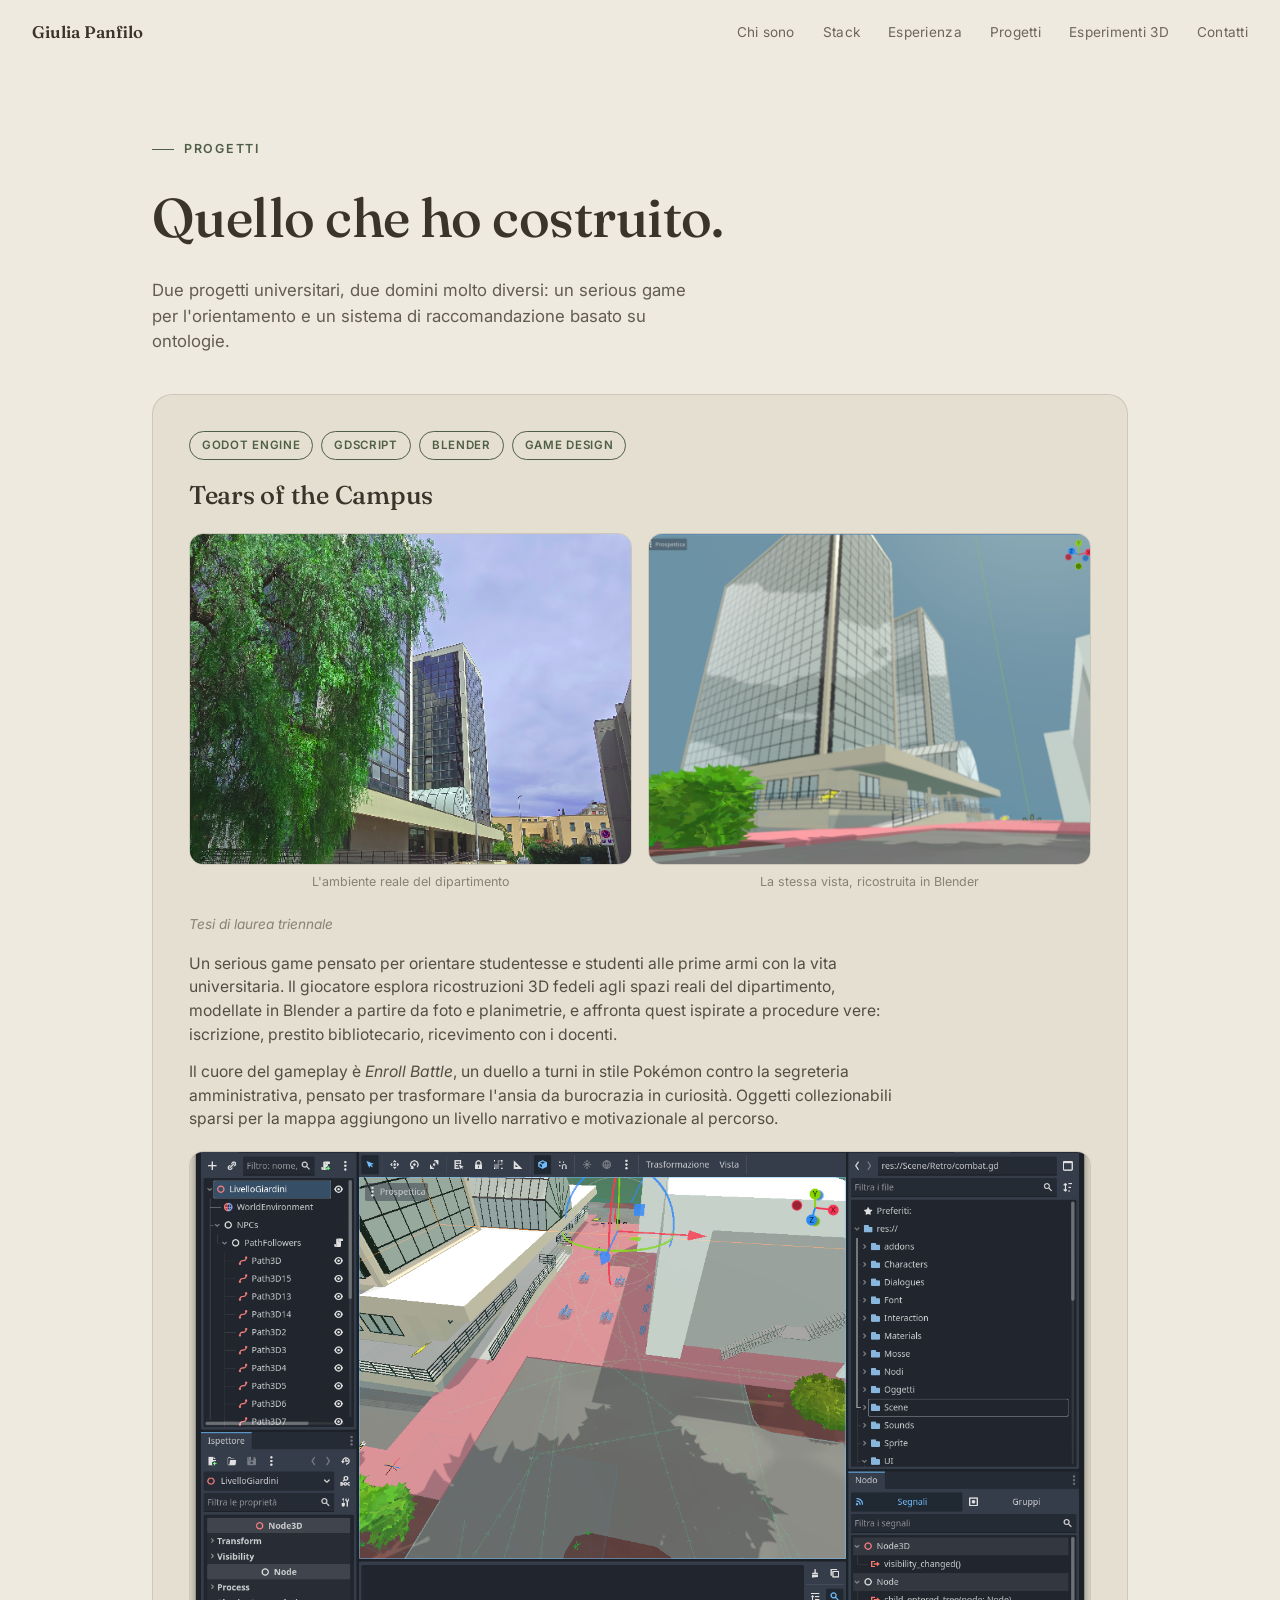
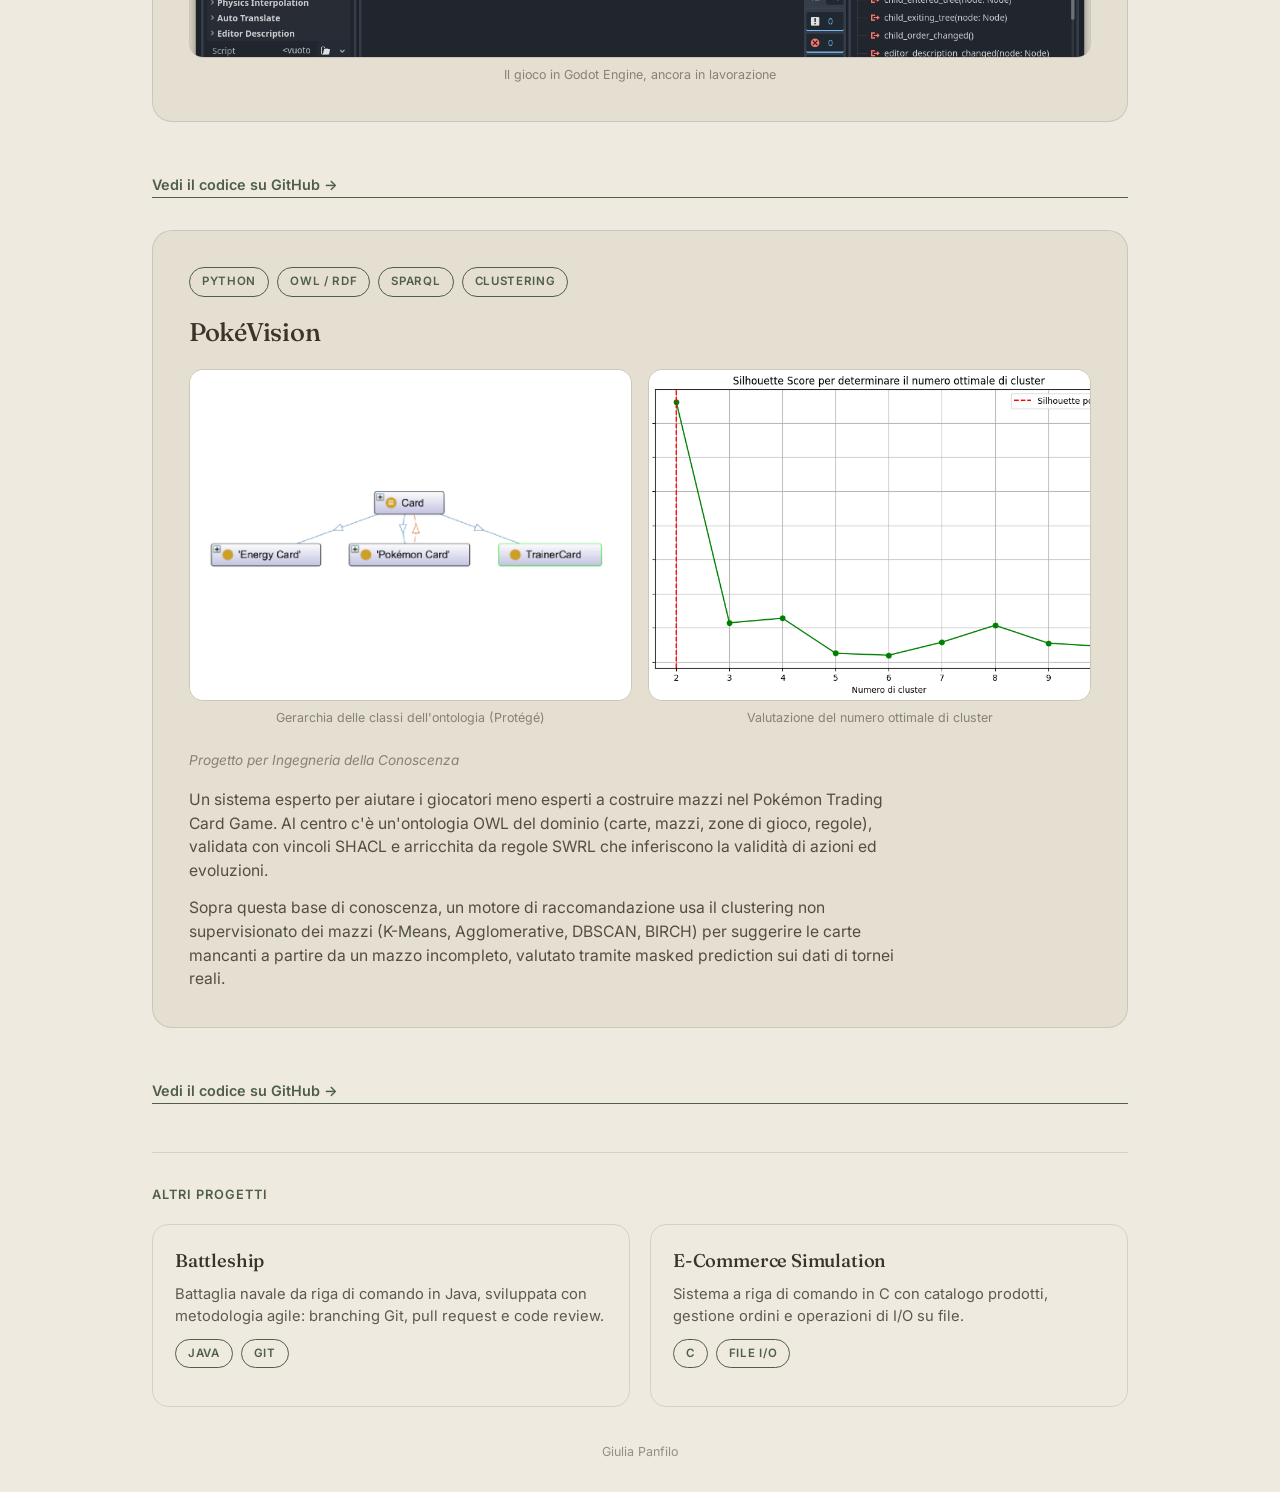
==== progetti.html @ 2abffe7a "Aggiunte sezioni progetti e modificate cards 3d" ====
<!DOCTYPE html>
<html lang="it">
<head>
<meta charset="UTF-8">
<meta name="viewport" content="width=device-width, initial-scale=1.0">
<title>Progetti · Giulia Panfilo</title>
<link rel="preconnect" href="https://fonts.googleapis.com">
<link rel="preconnect" href="https://fonts.gstatic.com" crossorigin>
<link href="https://fonts.googleapis.com/css2?family=Fraunces:ital,opsz,wght@0,9..144,300;0,9..144,500;0,9..144,600;1,9..144,500&family=Inter:wght@400;500;600&display=swap" rel="stylesheet">
<link rel="stylesheet" href="css/style.css">
</head>
<body>

<nav id="nav">
  <div class="nav-mark"><a href="index.html" style="text-decoration:none; color:inherit;">Giulia Panfilo</a></div>
  <ul class="nav-links">
    <li><a href="index.html#chi-sono">Chi sono</a></li>
    <li><a href="index.html#stack">Stack</a></li>
    <li><a href="index.html#esperienza">Esperienza</a></li>
    <li><a href="progetti.html">Progetti</a></li>
    <li><a href="index.html#lab">Esperimenti 3D</a></li>
    <li><a href="index.html#contatti">Contatti</a></li>
  </ul>
</nav>

<header class="wrap" style="padding-top:140px; padding-bottom:40px;">
  <div class="eyebrow">Progetti</div>
  <h1 style="font-size:clamp(2rem,5vw,3.4rem); max-width:760px;">Quello che ho costruito.</h1>
  <p class="hero-sub" style="margin-top:20px;">Due progetti universitari, due domini molto diversi: un serious game per l'orientamento e un sistema di raccomandazione basato su ontologie.</p>
</header>

<section class="wrap" style="padding-top:0;">
  <div class="projects-grid">

    <article class="project-card reveal">
      <div class="project-tags">
        <span class="tag-pill">Godot Engine</span>
        <span class="tag-pill">GDScript</span>
        <span class="tag-pill">Blender</span>
        <span class="tag-pill">Game Design</span>
      </div>
      <h2>Tears of the Campus</h2>
      <div class="project-compare">
        <figure>
          <img src="images/diboutside2.png" alt="Foto reale dell'esterno del dipartimento" loading="lazy">
          <figcaption>L'ambiente reale del dipartimento</figcaption>
        </figure>
        <figure>
          <img src="images/diboutsideblender.png" alt="Ricostruzione 3D della segreteria in Blender" loading="lazy">
          <figcaption>La stessa vista, ricostruita in Blender</figcaption>
        </figure>
      </div>
      <p class="project-role">Tesi di laurea triennale</p>
      <p>Un serious game pensato per orientare studentesse e studenti alle prime armi con la vita universitaria. Il giocatore esplora ricostruzioni 3D fedeli agli spazi reali del dipartimento, modellate in Blender a partire da foto e planimetrie, e affronta quest ispirate a procedure vere: iscrizione, prestito bibliotecario, ricevimento con i docenti.</p>
      <p>Il cuore del gameplay è <em>Enroll Battle</em>, un duello a turni in stile Pokémon contro la segreteria amministrativa, pensato per trasformare l'ansia da burocrazia in curiosità. Oggetti collezionabili sparsi per la mappa aggiungono un livello narrativo e motivazionale al percorso.</p>
      <figure class="project-single-media">
        <img src="images/godot.png" alt="Schermata di gioco in Godot Engine, versione in sviluppo" loading="lazy">
        <figcaption>Il gioco in Godot Engine, ancora in lavorazione</figcaption>
      </figure>
    </article>
     <a href="https://github.com/Giuliapanfilo/TearsOfTheCampus" target="_blank" rel="noopener" class="repo-link">Vedi il codice su GitHub →</a>

    <article class="project-card reveal">
      <div class="project-tags">
        <span class="tag-pill">Python</span>
        <span class="tag-pill">OWL / RDF</span>
        <span class="tag-pill">SPARQL</span>
        <span class="tag-pill">Clustering</span>
      </div>
      <h2>PokéVision</h2>
      <div class="project-compare">
        <figure>
          <img src="images/Card.png" alt="Grafo delle classi dell'ontologia OWL, con specializzazione di Card in EnergyCard, PokemonCard e TrainerCard" loading="lazy">
          <figcaption>Gerarchia delle classi dell'ontologia (Protégé)</figcaption>
        </figure>
        <figure>
          <img src="images/KEYWORDS_QUANTITY_silhouette.png" alt="Grafico elbow e silhouette score per la determinazione del numero ottimale di cluster" loading="lazy">
          <figcaption>Valutazione del numero ottimale di cluster</figcaption>
        </figure>
      </div>
      <p class="project-role">Progetto per Ingegneria della Conoscenza</p>
      <p>Un sistema esperto per aiutare i giocatori meno esperti a costruire mazzi nel Pokémon Trading Card Game. Al centro c'è un'ontologia OWL del dominio (carte, mazzi, zone di gioco, regole), validata con vincoli SHACL e arricchita da regole SWRL che inferiscono la validità di azioni ed evoluzioni.</p>
      <p>Sopra questa base di conoscenza, un motore di raccomandazione usa il clustering non supervisionato dei mazzi (K-Means, Agglomerative, DBSCAN, BIRCH) per suggerire le carte mancanti a partire da un mazzo incompleto, valutato tramite masked prediction sui dati di tornei reali.</p>
    </article>
    <a href="https://github.com/Giuliapanfilo/pokemonDeckBuilder" target="_blank" rel="noopener" class="repo-link">Vedi il codice su GitHub →</a>

  </div>
  <div class="secondary-projects reveal">
  <div class="skill-group-label">Altri progetti</div>
  <div class="secondary-projects-list">
    <div class="secondary-project">
      <h3>Battleship</h3>
      <p>Battaglia navale da riga di comando in Java, sviluppata con metodologia agile: branching Git, pull request e code review.</p>
      <div class="project-tags">
        <span class="tag-pill">Java</span>
        <span class="tag-pill">Git</span>
      </div>
    </div>
    <div class="secondary-project">
      <h3>E-Commerce Simulation</h3>
      <p>Sistema a riga di comando in C con catalogo prodotti, gestione ordini e operazioni di I/O su file.</p>
      <div class="project-tags">
        <span class="tag-pill">C</span>
        <span class="tag-pill">File I/O</span>
      </div>
    </div>
  </div>
</div>
</section>

<footer>Giulia Panfilo</footer>

<script src="js/ui.js"></script>

</body>
</html>
---- css/style.css ----
:root {
  --cream: #EFEAE0;
  --cream-deep: #E5DFD1;
  --sage-dark: #4F5F47;
  --sage-light: #8FA07E;
  --ink: #3A342B;
  --honey: #C9A66B;
  --line: rgba(58, 52, 43, 0.14);
  --serif: 'Fraunces', serif;
  --sans: 'Inter', sans-serif;
}

* { margin: 0; padding: 0; box-sizing: border-box; }

html { scroll-behavior: smooth; }

body {
  background: var(--cream);
  color: var(--ink);
  font-family: var(--sans);
  line-height: 1.5;
  overflow-x: hidden;
}

::selection { background: var(--sage-light); color: var(--cream); }

a { color: inherit; }

.wrap {
  max-width: 1040px;
  margin: 0 auto;
  padding: 0 32px;
}

section { position: relative; padding: 84px 0; }

h1, h2, h3 { font-family: var(--serif); font-weight: 500; letter-spacing: -0.01em; }

.eyebrow {
  font-size: 0.78rem;
  letter-spacing: 0.14em;
  text-transform: uppercase;
  color: var(--sage-dark);
  font-weight: 600;
  margin-bottom: 18px;
  display: flex;
  align-items: center;
  gap: 10px;
}
.eyebrow::before {
  content: '';
  width: 22px;
  height: 1px;
  background: var(--sage-dark);
  display: inline-block;
}

/* ---------- NAV ---------- */
nav {
  position: fixed;
  top: 0; left: 0; right: 0;
  z-index: 100;
  padding: 20px 32px;
  display: flex;
  justify-content: space-between;
  align-items: center;
  transition: background 0.4s ease, box-shadow 0.4s ease;
}
nav.scrolled {
  background: rgba(239, 234, 224, 0.86);
  backdrop-filter: blur(10px);
  box-shadow: 0 1px 0 var(--line);
}
.nav-mark { font-family: var(--serif); font-size: 1.05rem; font-weight: 600; }
.nav-links { display: flex; gap: 28px; list-style: none; font-size: 0.85rem; letter-spacing: 0.02em; }
.nav-links a { text-decoration: none; opacity: 0.72; transition: opacity 0.2s; }
.nav-links a:hover { opacity: 1; }
@media (max-width: 720px) { .nav-links { display: none; } }

/* ---------- HERO ---------- */
.hero { min-height: 92vh; display: flex; flex-direction: column; justify-content: center; padding-top: 80px; position: relative; }
.hero-tag { font-size: 0.85rem; letter-spacing: 0.1em; text-transform: uppercase; color: var(--sage-dark); font-weight: 600; margin-bottom: 24px; }
.hero h1 { font-size: clamp(2.4rem, 6.2vw, 4.6rem); line-height: 1.0; max-width: 900px; }
.hero h1 em { font-style: italic; color: var(--sage-dark); }
.hero-sub { margin-top: 26px; max-width: 540px; font-size: 1.05rem; color: rgba(58,52,43,0.78); }
.hero-meta { margin-top: 40px; display: flex; gap: 36px; flex-wrap: wrap; font-size: 0.85rem; }
.hero-meta span { display: block; color: rgba(58,52,43,0.5); font-size: 0.72rem; text-transform: uppercase; letter-spacing: 0.08em; margin-bottom: 4px; }

.hero-scene { position: absolute; right: 0; bottom: 0; width: min(42vw, 460px); height: 56vh; pointer-events: none; }
@media (max-width: 900px) { .hero-scene { display: none; } }

.scroll-cue { position: absolute; bottom: 32px; left: 32px; display: flex; align-items: center; gap: 10px; font-size: 0.72rem; letter-spacing: 0.08em; text-transform: uppercase; color: rgba(58,52,43,0.55); }
.scroll-cue::after { content: ''; width: 1px; height: 34px; background: linear-gradient(var(--sage-dark), transparent); }

/* ---------- CHI SONO ---------- */
.about-grid { display: grid; grid-template-columns: 0.85fr 1.15fr; gap: 56px; align-items: center; }
@media (max-width: 780px) { .about-grid { grid-template-columns: 1fr; gap: 40px; } }

.blob-portrait {
  aspect-ratio: 4/5;
  max-height: 440px;
  border-radius: 44% 56% 62% 38% / 48% 42% 58% 52%;
  background: linear-gradient(150deg, var(--sage-light), var(--sage-dark));
  display: flex; align-items: center; justify-content: center;
  position: relative; overflow: hidden;
}
.blob-portrait svg { width: 62%; opacity: 0.9; }

.about-text p { font-size: 1.02rem; margin-bottom: 16px; max-width: 560px; }
.about-text p.lede { font-family: var(--serif); font-size: 1.35rem; line-height: 1.35; color: var(--sage-dark); }

.about-facts { margin-top: 32px; display: grid; grid-template-columns: repeat(2, 1fr); gap: 20px 32px; border-top: 1px solid var(--line); padding-top: 26px; }
.about-facts dt { font-size: 0.72rem; text-transform: uppercase; letter-spacing: 0.08em; color: rgba(58,52,43,0.5); margin-bottom: 4px; }
.about-facts dd { font-size: 0.95rem; }
@media (max-width: 480px) { .about-facts { grid-template-columns: 1fr; } }

/* ---------- STACK / SKILLS ---------- */
.skills-intro { max-width: 560px; margin-bottom: 44px; }
.skills-intro p { color: rgba(58,52,43,0.75); margin-top: 14px; }

.skill-groups { display: flex; flex-direction: column; gap: 40px; }
.skill-group-label { font-size: 0.8rem; text-transform: uppercase; letter-spacing: 0.08em; color: var(--sage-dark); font-weight: 600; margin-bottom: 18px; }

.stem-field { display: flex; align-items: flex-end; gap: 28px; flex-wrap: wrap; padding-bottom: 4px; border-bottom: 1px solid var(--line); }

.stem { display: flex; flex-direction: column; align-items: center; gap: 10px; cursor: default; }
.stem svg { display: block; overflow: visible; }
.stem .stem-path {
  stroke: var(--sage-dark); stroke-width: 3; fill: none; stroke-linecap: round;
  stroke-dasharray: 200; stroke-dashoffset: 200;
  transition: stroke-dashoffset 1.4s cubic-bezier(.22,1,.36,1);
}
.stem.grown .stem-path { stroke-dashoffset: 0; }
.stem .leaf {
  fill: var(--sage-light); opacity: 0; transform: scale(0.4); transform-origin: center;
  transition: opacity 0.6s ease 0.8s, transform 0.6s cubic-bezier(.22,1,.36,1) 0.8s;
}
.stem.grown .leaf { opacity: 1; transform: scale(1); }
.stem-name { font-size: 0.82rem; font-weight: 500; }
.stem:hover .stem-path { stroke: var(--honey); }

/* ---------- ESPERIENZA ---------- */
.timeline { position: relative; padding-left: 40px; }
.timeline::before {
  content: ''; position: absolute; left: 6px; top: 6px; bottom: 6px; width: 2px;
  background: linear-gradient(var(--sage-dark), var(--line)); border-radius: 2px;
}
.job { position: relative; padding-bottom: 44px; }
.job:last-child { padding-bottom: 0; }
.job::before {
  content: ''; position: absolute; left: -40px; top: 6px; width: 14px; height: 14px;
  border-radius: 60% 40% 55% 45% / 45% 55% 40% 60%;
  background: var(--cream); border: 2px solid var(--sage-dark);
}
.job-period { font-size: 0.78rem; text-transform: uppercase; letter-spacing: 0.06em; color: var(--sage-dark); font-weight: 600; margin-bottom: 6px; }
.job-role { font-family: var(--serif); font-size: 1.35rem; margin-bottom: 2px; }
.job-org { font-size: 0.95rem; color: rgba(58,52,43,0.6); margin-bottom: 14px; }
.job ul { padding-left: 20px; }
.job li { margin-bottom: 7px; font-size: 0.96rem; color: rgba(58,52,43,0.85); }

/* ---------- ESPERIMENTI 3D ---------- */
.lab { background: var(--sage-dark); color: var(--cream); border-radius: 28px; padding: 60px 52px; }
.lab .eyebrow { color: var(--honey); }
.lab .eyebrow::before { background: var(--honey); }
.lab h2 { color: var(--cream); }
.lab-sub { max-width: 520px; margin-top: 16px; color: rgba(239,234,224,0.75); }

.lab-grid {
    margin-top: 40px;
    display: grid;
    grid-template-columns: repeat(auto-fit, minmax(240px, 1fr));
    gap: 28px;
}
.lab-card {
    background: rgba(239,234,224,0.06);
    border: 1px solid rgba(239,234,224,0.16);
    border-radius: 18px;
    padding: 20px;

    display: flex;
    flex-direction: column;
    gap: 16px;
}
.lab-card .model-slot{
    width: 100%;
    aspect-ratio: 1 / 1;
    overflow: hidden;
    border-radius: 14px;
    background: rgba(255,255,255,.04);
    display: block;
    position: relative;
}

.lab-card .model-slot canvas{
    width:100%;
    height:100%;
    display:block;
}
.lab-card h3 { font-family: var(--sans); font-weight: 600; font-size: 1rem; margin-top: 16px; }
.lab-card p { font-size: 0.85rem; color: rgba(239,234,224,0.65); margin-top: 4px; }

/* ---------- CONTATTI ---------- */
.contact { text-align: center; }
.contact h2 { font-size: clamp(1.9rem, 4.6vw, 3rem); max-width: 640px; margin: 0 auto; }

.contact-form { max-width: 480px; margin: 36px auto 0; display: flex; flex-direction: column; gap: 14px; text-align: left; }
.contact-form input, .contact-form textarea {
  font-family: var(--sans); font-size: 0.95rem; padding: 14px 16px;
  border: 1px solid var(--line); border-radius: 12px;
  background: var(--cream-deep); color: var(--ink); resize: vertical;
}
.contact-form input:focus, .contact-form textarea:focus { outline: 2px solid var(--sage-light); outline-offset: 1px; }
.contact-form button {
  font-family: var(--sans); font-weight: 600; font-size: 0.95rem; padding: 14px;
  border: none; border-radius: 999px; background: var(--sage-dark); color: var(--cream);
  cursor: pointer; transition: opacity 0.2s;
}
.contact-form button:hover { opacity: 0.85; }
#form-status { font-size: 0.85rem; min-height: 20px; text-align: center; color: var(--sage-dark); }

.contact-links { margin-top: 28px; display: flex; gap: 20px; justify-content: center; flex-wrap: wrap; }
.contact-links a { text-decoration: none; font-size: 0.95rem; padding: 12px 24px; border: 1px solid var(--sage-dark); border-radius: 999px; transition: background 0.2s ease, color 0.2s ease; }
.contact-links a:hover { background: var(--sage-dark); color: var(--cream); }

footer { text-align: center; padding: 36px 0 30px; font-size: 0.78rem; color: rgba(58,52,43,0.5); }

.reveal { opacity: 0; transform: translateY(24px); transition: opacity 0.8s ease, transform 0.8s cubic-bezier(.22,1,.36,1); }
.reveal.in { opacity: 1; transform: translateY(0); }

@media (prefers-reduced-motion: reduce) {
  * { transition: none !important; scroll-behavior: auto !important; }
}

/* ---------- PROGETTI ---------- */
.projects-grid {
  display: flex;
  flex-direction: column;
  gap: 32px;
  padding-bottom: 40px;
}
.project-card {
  border: 1px solid var(--line);
  border-radius: 20px;
  padding: 36px;
  background: var(--cream-deep);
}
.project-tags {
  display: flex;
  gap: 8px;
  flex-wrap: wrap;
  margin-bottom: 16px;
}
.tag-pill {
  font-size: 0.72rem;
  text-transform: uppercase;
  letter-spacing: 0.06em;
  font-weight: 600;
  color: var(--sage-dark);
  border: 1px solid var(--sage-dark);
  border-radius: 999px;
  padding: 5px 12px;
}
.project-card h2 { font-size: 1.6rem; margin-bottom: 6px; }
.project-role {
  font-size: 0.85rem;
  color: rgba(58,52,43,0.55);
  margin-bottom: 18px;
  font-style: italic;
}
.project-card p:not(.project-role) {
  font-size: 0.98rem;
  color: rgba(58,52,43,0.85);
  margin-bottom: 14px;
  max-width: 720px;
}
.project-card p:last-child { margin-bottom: 0; }



.projects-teaser {
  display: flex;
  justify-content: space-between;
  align-items: center;
  gap: 32px;
  flex-wrap: wrap;
  border-top: 1px solid var(--line);
  border-bottom: 1px solid var(--line);
  padding: 48px 0;
}
.projects-teaser p { margin-top: 12px; max-width: 480px; color: rgba(58,52,43,0.75); }
.teaser-cta {
  flex-shrink: 0;
  font-weight: 600;
  font-size: 0.98rem;
  padding: 14px 28px;
  border-radius: 999px;
  background: var(--sage-dark);
  color: var(--cream);
  text-decoration: none;
  transition: opacity 0.2s;
}
.teaser-cta:hover { opacity: 0.85; }
@media (max-width: 640px) { .projects-teaser { flex-direction: column; align-items: flex-start; } }

.project-compare {
  display: grid;
  grid-template-columns: 1fr 1fr;
  gap: 16px;
  margin: 18px 0 22px;
}
.project-compare figure,
.project-single-media {
  margin: 0;
}
.project-compare img,
.project-single-media img {
  width: 100%;
  display: block;
  border-radius: 14px;
  border: 1px solid var(--line);
  object-fit: cover;
  aspect-ratio: 4 / 3;
}
.project-single-media {
  margin-top: 20px;
}
.project-single-media img {
  aspect-ratio: 16 / 9;
}
figcaption {
  font-size: 0.78rem;
  color: rgba(58,52,43,0.55);
  margin-top: 8px;
  text-align: center;
}
@media (max-width: 560px) {
  .project-compare { grid-template-columns: 1fr; }
}

.repo-link {
  display: inline-block;
  margin-top: 20px;
  font-size: 0.9rem;
  font-weight: 600;
  color: var(--sage-dark);
  text-decoration: none;
  border-bottom: 1px solid var(--sage-dark);
  padding-bottom: 2px;
  transition: opacity 0.2s;
}
.repo-link:hover { opacity: 0.7; }

/* ---------- CERTIFICAZIONI ---------- */
.certifications { margin-top: 48px; padding-top: 32px; border-top: 1px solid var(--line); }
.cert-list { list-style: none; display: flex; flex-direction: column; gap: 10px; margin-top: 14px; }
.cert-list li { font-size: 0.95rem; color: rgba(58,52,43,0.85); }
.cert-list strong { color: var(--ink); }

/* ---------- ALTRI PROGETTI (pagina progetti) ---------- */
.secondary-projects { margin-top: 8px; padding-top: 32px; border-top: 1px solid var(--line); }
.secondary-projects-list {
  display: grid;
  grid-template-columns: repeat(auto-fit, minmax(240px, 1fr));
  gap: 20px;
  margin-top: 20px;
}
.secondary-project {
  border: 1px solid var(--line);
  border-radius: 16px;
  padding: 22px;
}
.secondary-project h3 { font-family: var(--serif); font-size: 1.15rem; margin-bottom: 8px; }
.secondary-project p { font-size: 0.92rem; color: rgba(58,52,43,0.8); margin-bottom: 12px; }
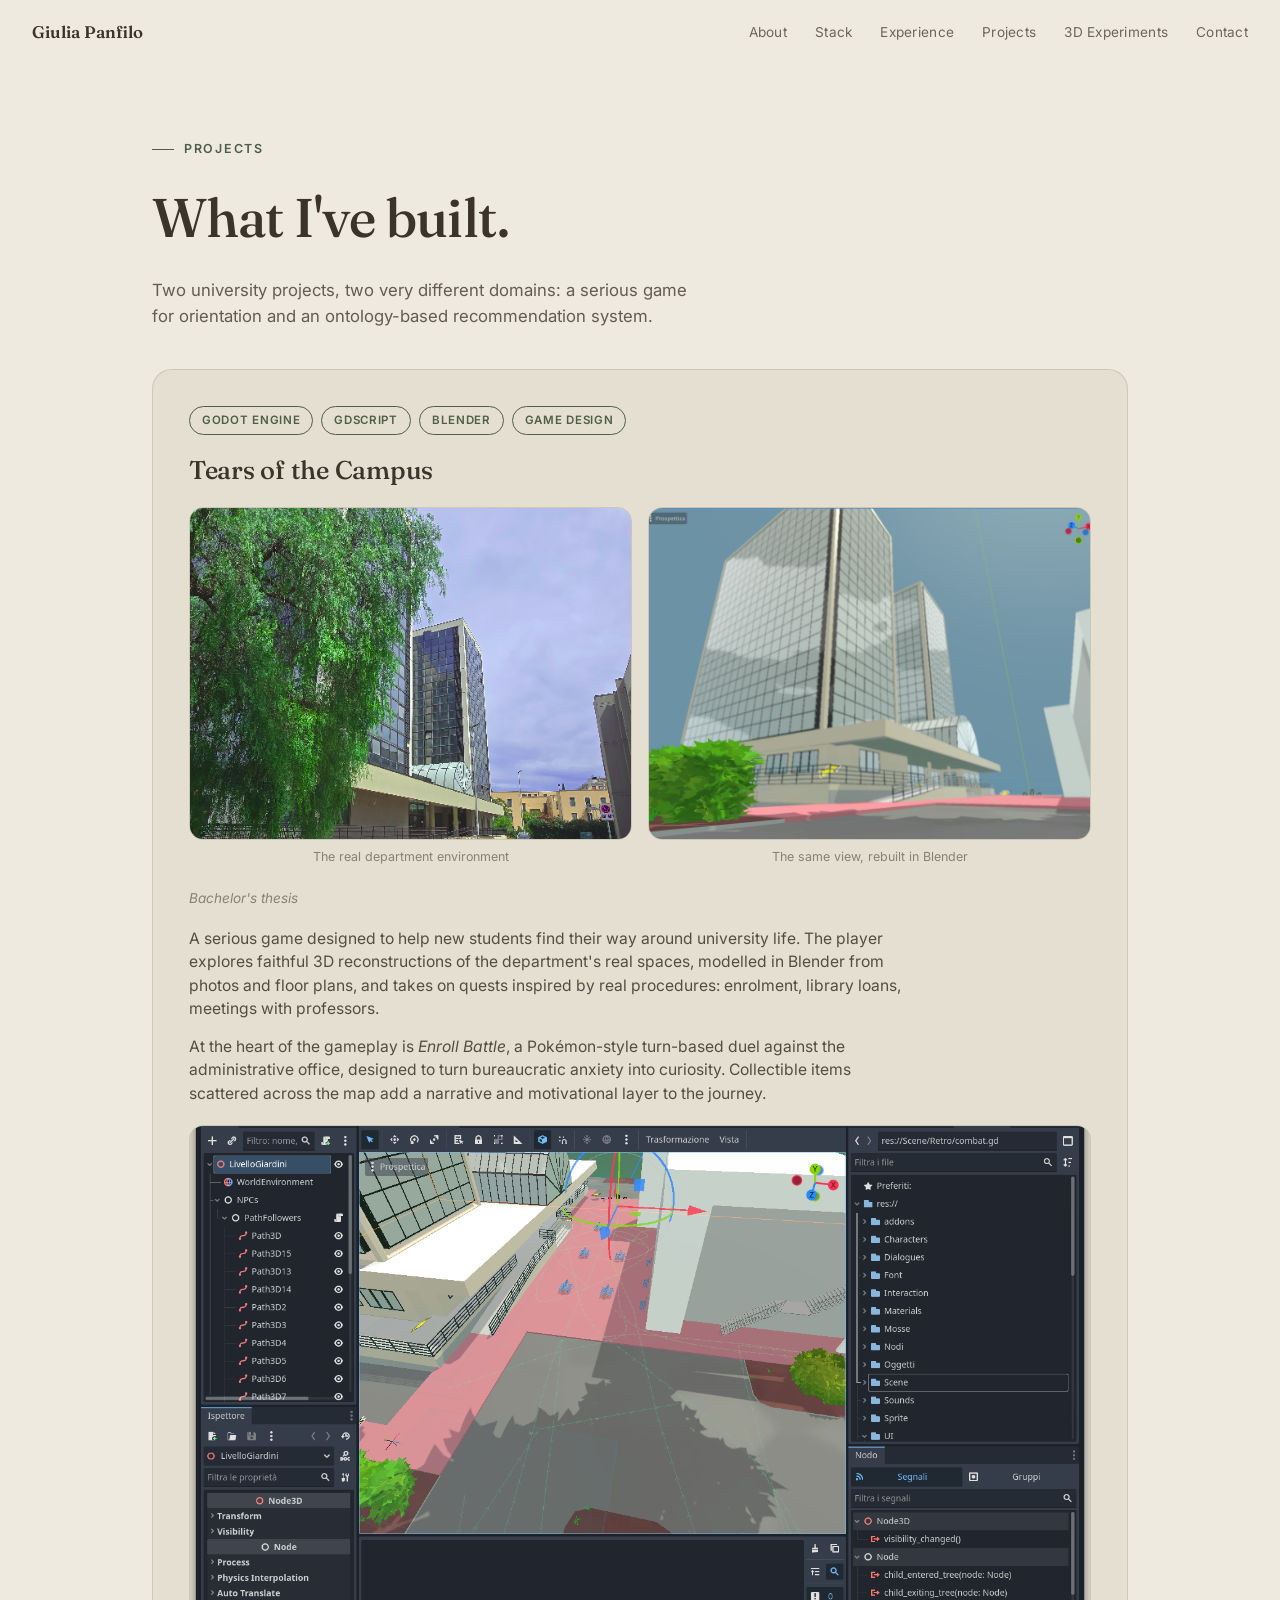
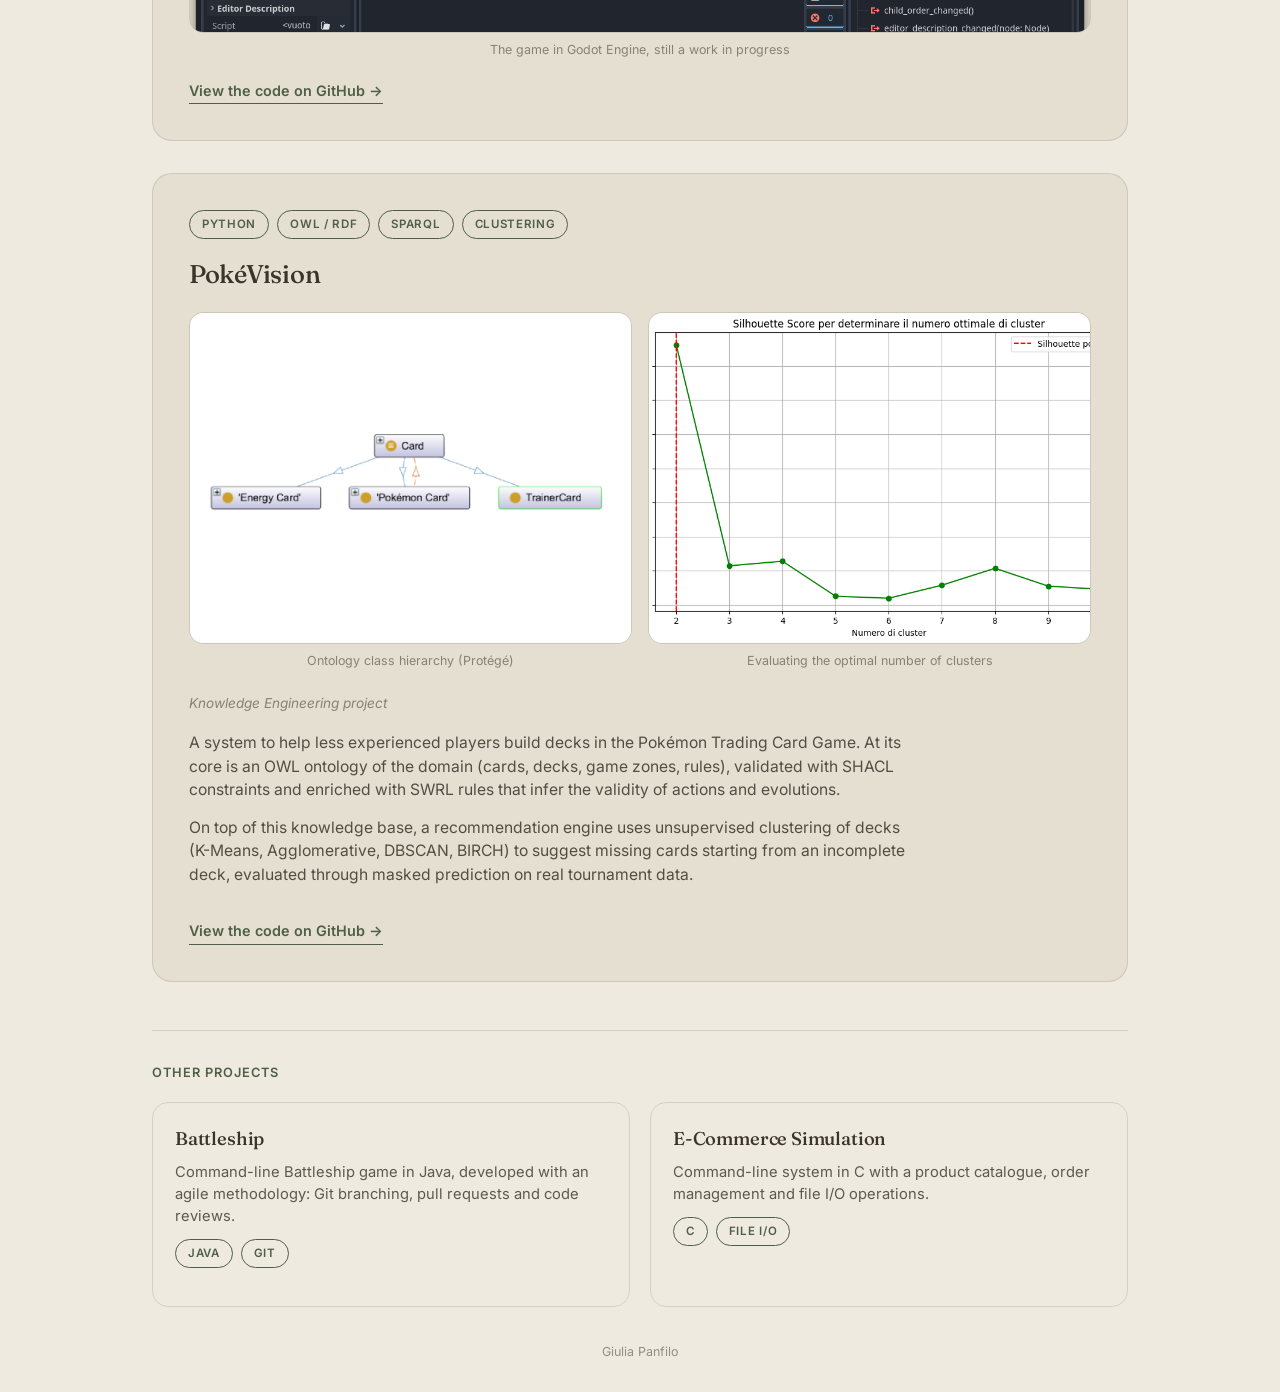
==== commit 93da6d0b: "Fix link GitHub nelle card progetti, sezione 3D con solo il vaso" ====
--- a/progetti.html
+++ b/progetti.html
@@ -1,9 +1,9 @@
 <!DOCTYPE html>
-<html lang="it">
+<html lang="en">
 <head>
 <meta charset="UTF-8">
 <meta name="viewport" content="width=device-width, initial-scale=1.0">
-<title>Progetti · Giulia Panfilo</title>
+<title>Projects · Giulia Panfilo</title>
 <link rel="preconnect" href="https://fonts.googleapis.com">
 <link rel="preconnect" href="https://fonts.gstatic.com" crossorigin>
 <link href="https://fonts.googleapis.com/css2?family=Fraunces:ital,opsz,wght@0,9..144,300;0,9..144,500;0,9..144,600;1,9..144,500&family=Inter:wght@400;500;600&display=swap" rel="stylesheet">
@@ -14,19 +14,19 @@
 <nav id="nav">
   <div class="nav-mark"><a href="index.html" style="text-decoration:none; color:inherit;">Giulia Panfilo</a></div>
   <ul class="nav-links">
-    <li><a href="index.html#chi-sono">Chi sono</a></li>
+    <li><a href="index.html#chi-sono">About</a></li>
     <li><a href="index.html#stack">Stack</a></li>
-    <li><a href="index.html#esperienza">Esperienza</a></li>
-    <li><a href="progetti.html">Progetti</a></li>
-    <li><a href="index.html#lab">Esperimenti 3D</a></li>
-    <li><a href="index.html#contatti">Contatti</a></li>
+    <li><a href="index.html#esperienza">Experience</a></li>
+    <li><a href="progetti.html">Projects</a></li>
+    <li><a href="index.html#lab">3D Experiments</a></li>
+    <li><a href="index.html#contatti">Contact</a></li>
   </ul>
 </nav>
 
 <header class="wrap" style="padding-top:140px; padding-bottom:40px;">
-  <div class="eyebrow">Progetti</div>
-  <h1 style="font-size:clamp(2rem,5vw,3.4rem); max-width:760px;">Quello che ho costruito.</h1>
-  <p class="hero-sub" style="margin-top:20px;">Due progetti universitari, due domini molto diversi: un serious game per l'orientamento e un sistema di raccomandazione basato su ontologie.</p>
+  <div class="eyebrow">Projects</div>
+  <h1 style="font-size:clamp(2rem,5vw,3.4rem); max-width:760px;">What I've built.</h1>
+  <p class="hero-sub" style="margin-top:20px;">Two university projects, two very different domains: a serious game for orientation and an ontology-based recommendation system.</p>
 </header>
 
 <section class="wrap" style="padding-top:0;">
@@ -42,23 +42,23 @@
       <h2>Tears of the Campus</h2>
       <div class="project-compare">
         <figure>
-          <img src="images/diboutside2.png" alt="Foto reale dell'esterno del dipartimento" loading="lazy">
-          <figcaption>L'ambiente reale del dipartimento</figcaption>
+          <img src="images/diboutside2.png" alt="Real photo of the department's exterior" loading="lazy">
+          <figcaption>The real department environment</figcaption>
         </figure>
         <figure>
-          <img src="images/diboutsideblender.png" alt="Ricostruzione 3D della segreteria in Blender" loading="lazy">
-          <figcaption>La stessa vista, ricostruita in Blender</figcaption>
+          <img src="images/diboutsideblender.png" alt="3D reconstruction of the department in Blender" loading="lazy">
+          <figcaption>The same view, rebuilt in Blender</figcaption>
         </figure>
       </div>
-      <p class="project-role">Tesi di laurea triennale</p>
-      <p>Un serious game pensato per orientare studentesse e studenti alle prime armi con la vita universitaria. Il giocatore esplora ricostruzioni 3D fedeli agli spazi reali del dipartimento, modellate in Blender a partire da foto e planimetrie, e affronta quest ispirate a procedure vere: iscrizione, prestito bibliotecario, ricevimento con i docenti.</p>
-      <p>Il cuore del gameplay è <em>Enroll Battle</em>, un duello a turni in stile Pokémon contro la segreteria amministrativa, pensato per trasformare l'ansia da burocrazia in curiosità. Oggetti collezionabili sparsi per la mappa aggiungono un livello narrativo e motivazionale al percorso.</p>
+      <p class="project-role">Bachelor's thesis</p>
+      <p>A serious game designed to help new students find their way around university life. The player explores faithful 3D reconstructions of the department's real spaces, modelled in Blender from photos and floor plans, and takes on quests inspired by real procedures: enrolment, library loans, meetings with professors.</p>
+      <p>At the heart of the gameplay is <em>Enroll Battle</em>, a Pokémon-style turn-based duel against the administrative office, designed to turn bureaucratic anxiety into curiosity. Collectible items scattered across the map add a narrative and motivational layer to the journey.</p>
       <figure class="project-single-media">
-        <img src="images/godot.png" alt="Schermata di gioco in Godot Engine, versione in sviluppo" loading="lazy">
-        <figcaption>Il gioco in Godot Engine, ancora in lavorazione</figcaption>
+        <img src="images/godot.png" alt="In-game screenshot in Godot Engine, work-in-progress version" loading="lazy">
+        <figcaption>The game in Godot Engine, still a work in progress</figcaption>
       </figure>
+      <a href="https://github.com/Giuliapanfilo/TearsOfTheCampus" target="_blank" rel="noopener" class="repo-link">View the code on GitHub →</a>
     </article>
-     <a href="https://github.com/Giuliapanfilo/TearsOfTheCampus" target="_blank" rel="noopener" class="repo-link">Vedi il codice su GitHub →</a>
 
     <article class="project-card reveal">
       <div class="project-tags">
@@ -70,27 +70,27 @@
       <h2>PokéVision</h2>
       <div class="project-compare">
         <figure>
-          <img src="images/Card.png" alt="Grafo delle classi dell'ontologia OWL, con specializzazione di Card in EnergyCard, PokemonCard e TrainerCard" loading="lazy">
-          <figcaption>Gerarchia delle classi dell'ontologia (Protégé)</figcaption>
+          <img src="images/Card.png" alt="Class graph of the OWL ontology, with Card specialised into EnergyCard, PokemonCard and TrainerCard" loading="lazy">
+          <figcaption>Ontology class hierarchy (Protégé)</figcaption>
         </figure>
         <figure>
-          <img src="images/KEYWORDS_QUANTITY_silhouette.png" alt="Grafico elbow e silhouette score per la determinazione del numero ottimale di cluster" loading="lazy">
-          <figcaption>Valutazione del numero ottimale di cluster</figcaption>
+          <img src="images/KEYWORDS_QUANTITY_silhouette.png" alt="Elbow and silhouette score charts for determining the optimal number of clusters" loading="lazy">
+          <figcaption>Evaluating the optimal number of clusters</figcaption>
         </figure>
       </div>
-      <p class="project-role">Progetto per Ingegneria della Conoscenza</p>
-      <p>Un sistema esperto per aiutare i giocatori meno esperti a costruire mazzi nel Pokémon Trading Card Game. Al centro c'è un'ontologia OWL del dominio (carte, mazzi, zone di gioco, regole), validata con vincoli SHACL e arricchita da regole SWRL che inferiscono la validità di azioni ed evoluzioni.</p>
-      <p>Sopra questa base di conoscenza, un motore di raccomandazione usa il clustering non supervisionato dei mazzi (K-Means, Agglomerative, DBSCAN, BIRCH) per suggerire le carte mancanti a partire da un mazzo incompleto, valutato tramite masked prediction sui dati di tornei reali.</p>
+      <p class="project-role">Knowledge Engineering project</p>
+      <p>A system to help less experienced players build decks in the Pokémon Trading Card Game. At its core is an OWL ontology of the domain (cards, decks, game zones, rules), validated with SHACL constraints and enriched with SWRL rules that infer the validity of actions and evolutions.</p>
+      <p>On top of this knowledge base, a recommendation engine uses unsupervised clustering of decks (K-Means, Agglomerative, DBSCAN, BIRCH) to suggest missing cards starting from an incomplete deck, evaluated through masked prediction on real tournament data.</p>
+      <a href="https://github.com/Giuliapanfilo/pokemonDeckBuilder" target="_blank" rel="noopener" class="repo-link">View the code on GitHub →</a>
     </article>
-    <a href="https://github.com/Giuliapanfilo/pokemonDeckBuilder" target="_blank" rel="noopener" class="repo-link">Vedi il codice su GitHub →</a>
 
   </div>
   <div class="secondary-projects reveal">
-  <div class="skill-group-label">Altri progetti</div>
+  <div class="skill-group-label">Other projects</div>
   <div class="secondary-projects-list">
     <div class="secondary-project">
       <h3>Battleship</h3>
-      <p>Battaglia navale da riga di comando in Java, sviluppata con metodologia agile: branching Git, pull request e code review.</p>
+      <p>Command-line Battleship game in Java, developed with an agile methodology: Git branching, pull requests and code reviews.</p>
       <div class="project-tags">
         <span class="tag-pill">Java</span>
         <span class="tag-pill">Git</span>
@@ -98,7 +98,7 @@
     </div>
     <div class="secondary-project">
       <h3>E-Commerce Simulation</h3>
-      <p>Sistema a riga di comando in C con catalogo prodotti, gestione ordini e operazioni di I/O su file.</p>
+      <p>Command-line system in C with a product catalogue, order management and file I/O operations.</p>
       <div class="project-tags">
         <span class="tag-pill">C</span>
         <span class="tag-pill">File I/O</span>
